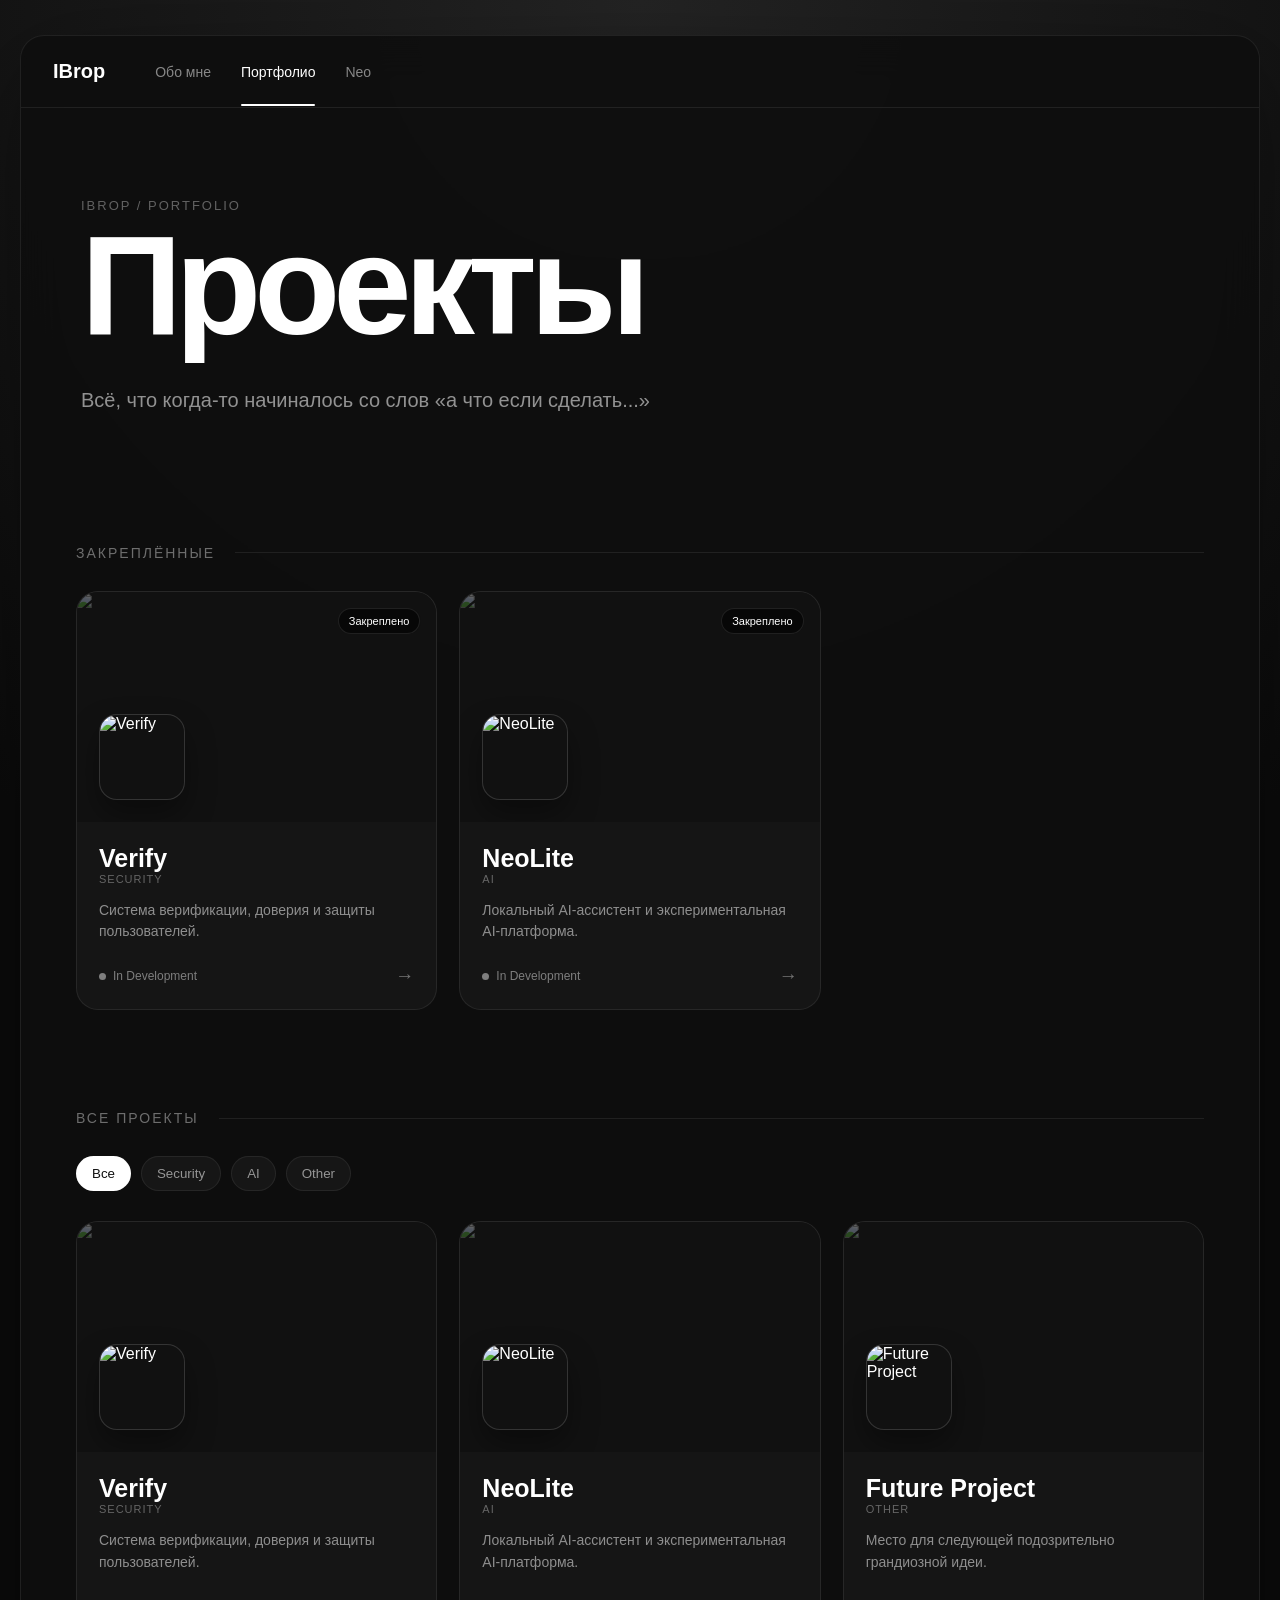
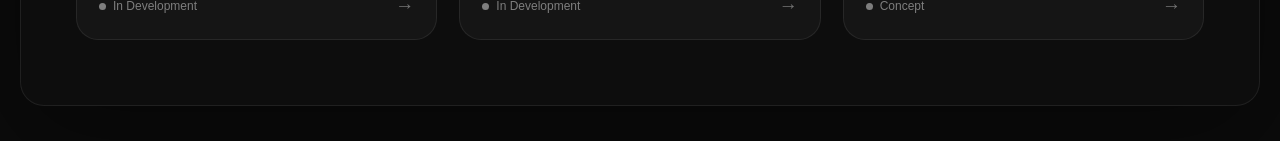
==== portfolio/index.htm @ d4cd4d4e "Rename data/portfolio/index.html to portfolio/index.htm" ====
<!DOCTYPE html>
<html lang="ru">

<head>
    <meta charset="UTF-8">
    <meta name="viewport" content="width=device-width, initial-scale=1.0">

    <title>Портфолио — IBrop</title>

    <link rel="stylesheet" href="/portfolio/style.css">
</head>

<body>

<div class="page">

    <header class="navbar">

        <a class="logo" href="/">
            IBrop
        </a>

        <nav>
            <a href="/">Обо мне</a>
            <a class="active" href="/portfolio/">Портфолио</a>
            <a href="https://neo.ibrop.dev/">Neo</a>
        </nav>

    </header>


    <main>

        <section class="hero">

            <div class="hero-label">
                IBrop / Portfolio
            </div>

            <h1>
                Проекты
            </h1>

            <p>
                Всё, что когда-то начиналось со слов
                «а что если сделать...»
            </p>

        </section>


        <section
            id="pinned-section"
            class="projects-section"
        >

            <div class="section-title">
                <span>
                    Закреплённые
                </span>

                <span class="line"></span>
            </div>

            <div
                id="pinned-projects"
                class="projects-grid"
            ></div>

        </section>


        <section class="projects-section">

            <div class="section-title">

                <span>
                    Все проекты
                </span>

                <span class="line"></span>

            </div>


            <div class="filter-bar">

                <button
                    class="filter active"
                    data-filter="all"
                >
                    Все
                </button>

                <div
                    id="dynamic-filters"
                    class="dynamic-filters"
                ></div>

            </div>


            <div
                id="all-projects"
                class="projects-grid"
            ></div>

        </section>

    </main>

</div>


<script src="/portfolio/script.js"></script>

</body>

</html>
---- portfolio/style.css ----
* {
    box-sizing: border-box;
}

html {
    scroll-behavior: smooth;
}

body {
    margin: 0;

    min-height: 100vh;

    font-family:
        Inter,
        -apple-system,
        BlinkMacSystemFont,
        "Segoe UI",
        sans-serif;

    color: #ffffff;

    background:
        radial-gradient(
            circle at top,
            #242424,
            #0b0b0b 55%
        );
}


/* =========================
   PAGE
========================= */

.page {
    width: min(1250px, calc(100% - 40px));

    margin: 35px auto;

    overflow: hidden;

    background:
        rgba(14, 14, 14, 0.9);

    border:
        1px solid rgba(255,255,255,0.08);

    border-radius: 24px;

    box-shadow:
        0 30px 100px rgba(0,0,0,0.4);

    backdrop-filter: blur(20px);
}


/* =========================
   NAVBAR
========================= */

.navbar {
    height: 72px;

    display: flex;
    align-items: center;

    gap: 50px;

    padding: 0 32px;

    border-bottom:
        1px solid rgba(255,255,255,0.08);
}

.logo {
    color: #ffffff;

    font-size: 20px;
    font-weight: 800;

    text-decoration: none;
}

.navbar nav {
    display: flex;
    gap: 30px;
}

.navbar nav a {
    position: relative;

    color:
        rgba(255,255,255,0.5);

    font-size: 14px;

    text-decoration: none;

    transition: .2s;
}

.navbar nav a:hover,
.navbar nav a.active {
    color: #ffffff;
}

.navbar nav a.active::after {
    content: "";

    position: absolute;

    left: 0;
    right: 0;

    bottom: -26px;

    height: 2px;

    background: #ffffff;

    border-radius: 10px;
}


/* =========================
   HERO
========================= */

.hero {
    padding:
        90px 60px 75px;
}

.hero-label {
    margin-bottom: 10px;

    color:
        rgba(255,255,255,0.35);

    font-size: 13px;

    text-transform: uppercase;

    letter-spacing: 2px;
}

.hero h1 {
    margin: 0;

    font-size:
        clamp(70px, 11vw, 150px);

    line-height: .9;

    letter-spacing: -7px;
}

.hero p {
    max-width: 600px;

    margin-top: 35px;

    color:
        rgba(255,255,255,0.55);

    font-size: 20px;
    line-height: 1.5;
}


/* =========================
   SECTIONS
========================= */

.projects-section {
    padding:
        35px 55px 65px;
}

.section-title {
    display: flex;
    align-items: center;

    gap: 20px;

    margin-bottom: 30px;

    font-size: 14px;

    color:
        rgba(255,255,255,0.4);

    text-transform: uppercase;

    letter-spacing: 2px;
}

.line {
    flex: 1;

    height: 1px;

    background:
        rgba(255,255,255,0.08);
}


/* =========================
   FILTERS
========================= */

.filter-bar {
    display: flex;
    flex-wrap: wrap;

    gap: 10px;

    margin-bottom: 30px;
}

.dynamic-filters {
    display: flex;
    flex-wrap: wrap;

    gap: 10px;
}

.filter {
    padding:
        9px 15px;

    color:
        rgba(255,255,255,0.55);

    background:
        rgba(255,255,255,0.04);

    border:
        1px solid rgba(255,255,255,0.07);

    border-radius: 999px;

    cursor: pointer;

    transition: .2s;
}

.filter:hover {
    color: #ffffff;

    background:
        rgba(255,255,255,0.07);
}

.filter.active {
    color: #111111;

    background: #ffffff;
}


/* =========================
   GRID
========================= */

.projects-grid {
    display: grid;

    grid-template-columns:
        repeat(3, 1fr);

    gap: 22px;
}


/* =========================
   CARD
========================= */

.project-card {
    position: relative;

    min-height: 380px;

    display: flex;
    flex-direction: column;

    overflow: hidden;

    color: #ffffff;

    text-decoration: none;

    background:
        rgba(255,255,255,0.035);

    border:
        1px solid rgba(255,255,255,0.08);

    border-radius: 22px;

    transition:
        transform .25s,
        border-color .25s;
}

.project-card:hover {
    transform:
        translateY(-7px);

    border-color:
        rgba(255,255,255,0.2);
}


/* =========================
   VISUAL
========================= */

.project-visual {
    position: relative;

    height: 230px;

    overflow: hidden;

    background: #111111;
}

.project-banner {
    width: 100%;
    height: 100%;

    object-fit: cover;

    opacity: .35;

    transform: scale(1.02);

    transition:
        transform .35s,
        opacity .35s;
}

.project-card:hover
.project-banner {
    opacity: .7;

    transform: scale(1.07);
}

.project-icon {
    position: absolute;

    left: 22px;
    bottom: 22px;

    width: 86px;
    height: 86px;

    object-fit: cover;

    border-radius: 18px;

    border:
        1px solid rgba(255,255,255,0.15);

    box-shadow:
        0 15px 30px rgba(0,0,0,0.35);

    background: #111111;
}


/* =========================
   INFO
========================= */

.project-info {
    flex: 1;

    padding:
        22px;
}

.project-top {
    display: flex;

    justify-content:
        space-between;

    align-items:
        flex-start;

    gap: 15px;
}

.project-name {
    font-size: 25px;

    font-weight: 700;
}

.project-category {
    font-size: 11px;

    color:
        rgba(255,255,255,0.35);

    text-transform:
        uppercase;

    letter-spacing: 1px;
}

.project-description {
    margin-top: 15px;

    color:
        rgba(255,255,255,0.52);

    font-size: 14px;

    line-height: 1.55;
}


/* =========================
   STATUS
========================= */

.project-bottom {
    display: flex;

    justify-content:
        space-between;

    align-items:
        center;

    gap: 15px;

    margin-top: 22px;
}

.status {
    display: flex;

    align-items: center;

    gap: 7px;

    color:
        rgba(255,255,255,0.45);

    font-size: 12px;
}

.status-dot {
    width: 7px;
    height: 7px;

    border-radius: 50%;

    background: currentColor;
}

.arrow {
    color:
        rgba(255,255,255,0.4);

    font-size: 19px;

    transition:
        transform .2s,
        color .2s;
}

.project-card:hover
.arrow {
    color: white;

    transform:
        translateX(4px);
}


/* =========================
   PIN
========================= */

.pin {
    position: absolute;

    top: 16px;
    right: 16px;

    z-index: 2;

    padding:
        6px 10px;

    font-size: 11px;

    background:
        rgba(0,0,0,0.55);

    border:
        1px solid rgba(255,255,255,0.1);

    border-radius: 999px;

    backdrop-filter:
        blur(12px);
}


/* =========================
   MOBILE
========================= */

@media
(max-width: 950px) {

    .projects-grid {
        grid-template-columns:
            repeat(2, 1fr);
    }

}


@media
(max-width: 650px) {

    .page {
        width:
            calc(100% - 20px);

        margin:
            10px auto;

        border-radius: 18px;
    }

    .navbar {
        padding:
            0 20px;

        gap: 30px;

        overflow-x: auto;
    }

    .hero {
        padding:
            70px 25px 55px;
    }

    .hero h1 {
        letter-spacing: -4px;
    }

    .projects-section {
        padding:
            30px 25px 50px;
    }

    .projects-grid {
        grid-template-columns:
            1fr;
    }

}
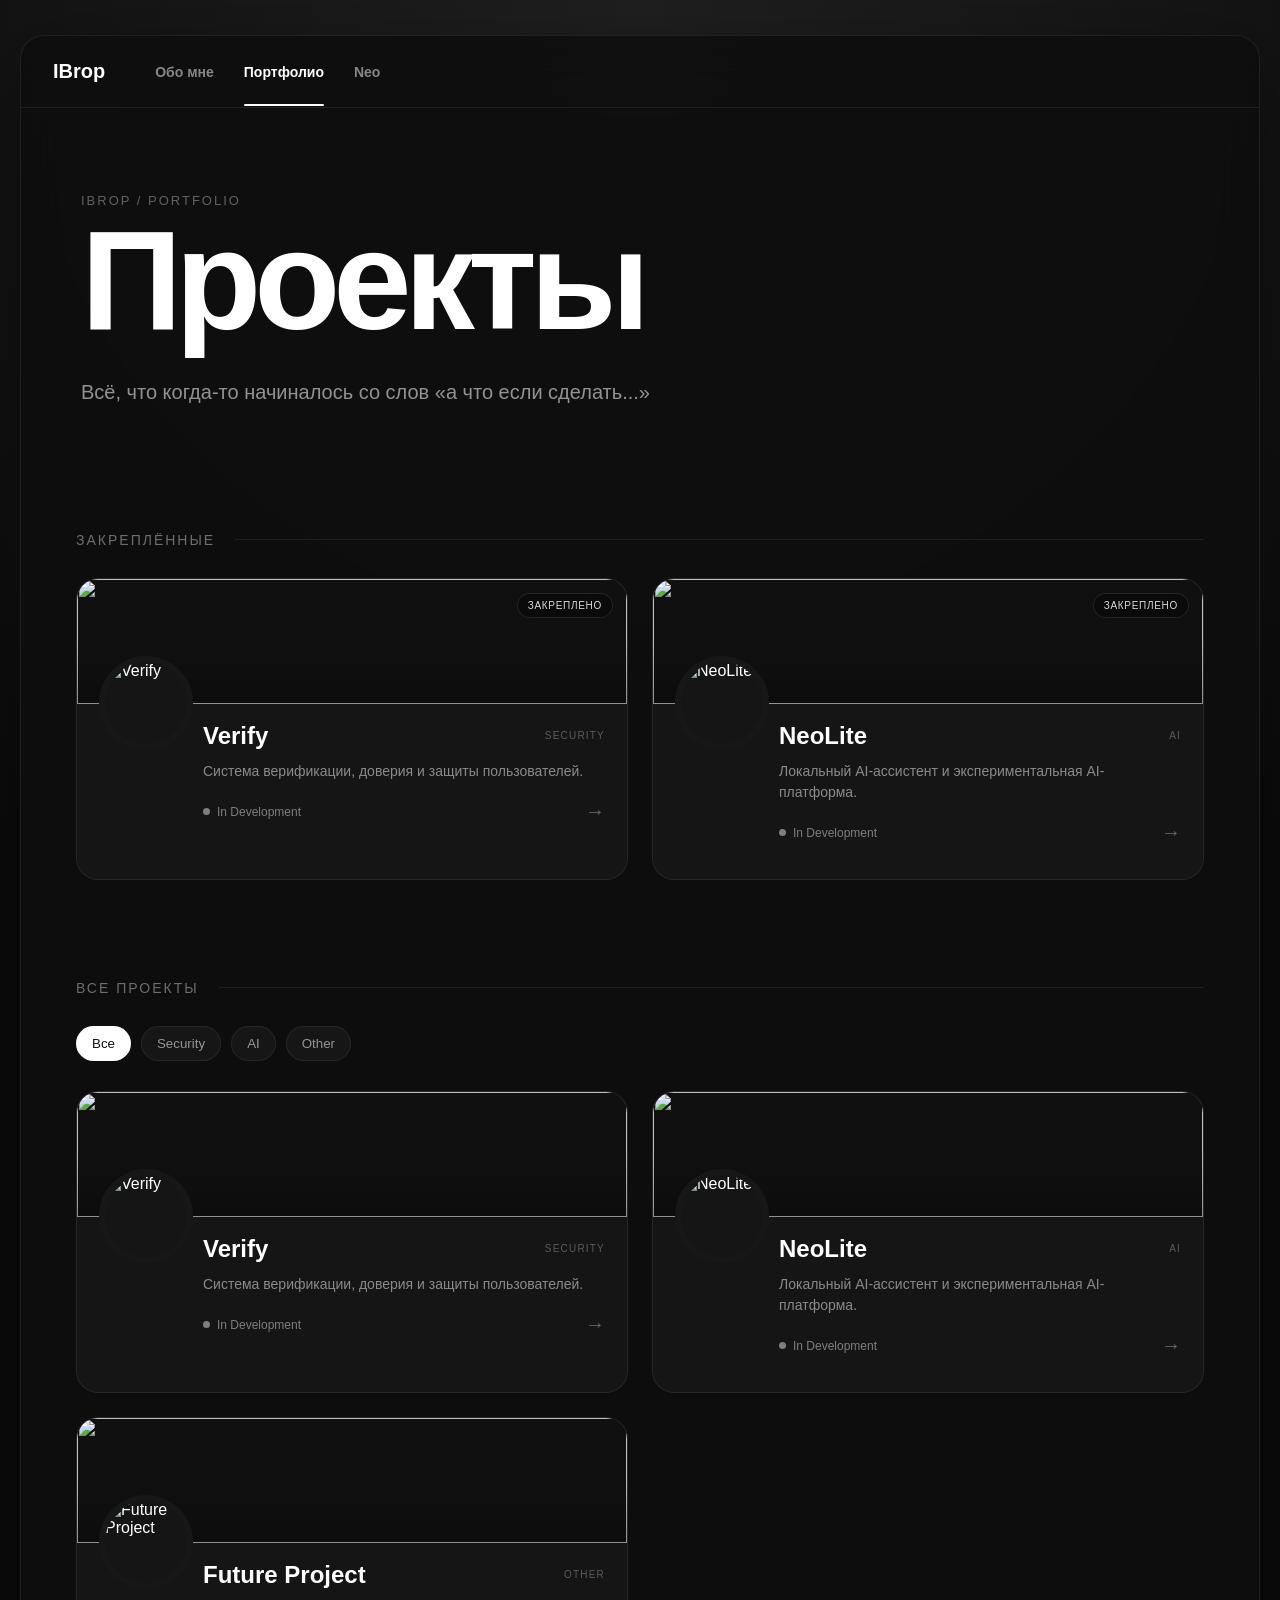
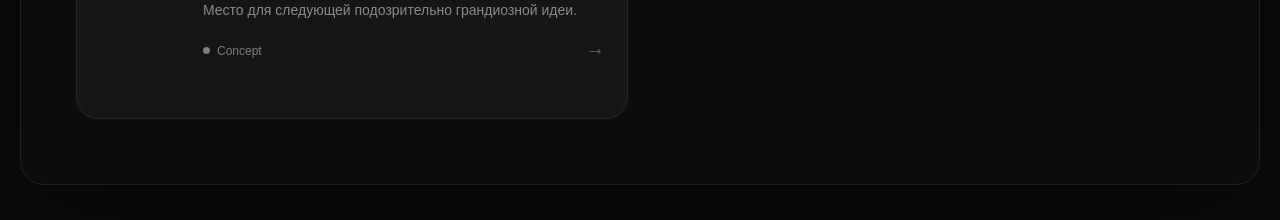
==== commit 7d3b3473: "Update index.htm" ====
--- a/portfolio/index.htm
+++ b/portfolio/index.htm
@@ -14,6 +14,10 @@
 
 <div class="page">
 
+    <!-- =========================
+         NAVBAR
+    ========================== -->
+
     <header class="navbar">
 
         <a class="logo" href="/">
@@ -21,15 +25,32 @@
         </a>
 
         <nav>
-            <a href="/">Обо мне</a>
-            <a class="active" href="/portfolio/">Портфолио</a>
-            <a href="https://neo.ibrop.dev/">Neo</a>
+            <a href="/">
+                Обо мне
+            </a>
+
+            <a
+                class="active"
+                href="/portfolio/"
+            >
+                Портфолио
+            </a>
+
+            <a href="https://neo.ibrop.dev/">
+                Neo
+            </a>
         </nav>
 
     </header>
 
 
+    <!-- =========================
+         MAIN
+    ========================== -->
+
     <main>
+
+        <!-- HERO -->
 
         <section class="hero">
 
@@ -49,26 +70,38 @@
         </section>
 
 
+        <!-- =========================
+             PINNED PROJECTS
+        ========================== -->
+
         <section
             id="pinned-section"
             class="projects-section"
         >
 
             <div class="section-title">
+
                 <span>
                     Закреплённые
                 </span>
 
                 <span class="line"></span>
+
             </div>
+
 
             <div
                 id="pinned-projects"
                 class="projects-grid"
-            ></div>
+            >
+            </div>
 
         </section>
 
+
+        <!-- =========================
+             ALL PROJECTS
+        ========================== -->
 
         <section class="projects-section">
 
@@ -83,6 +116,8 @@
             </div>
 
 
+            <!-- FILTERS -->
+
             <div class="filter-bar">
 
                 <button
@@ -92,18 +127,23 @@
                     Все
                 </button>
 
+
                 <div
                     id="dynamic-filters"
                     class="dynamic-filters"
-                ></div>
+                >
+                </div>
 
             </div>
 
 
+            <!-- PROJECT GRID -->
+
             <div
                 id="all-projects"
                 class="projects-grid"
-            ></div>
+            >
+            </div>
 
         </section>
 
--- a/portfolio/style.css
+++ b/portfolio/style.css
@@ -1,3 +1,7 @@
+/* =========================
+   BASE
+========================= */
+
 * {
     box-sizing: border-box;
 }
@@ -23,7 +27,7 @@
     background:
         radial-gradient(
             circle at top,
-            #242424,
+            #202020,
             #0b0b0b 55%
         );
 }
@@ -34,7 +38,10 @@
 ========================= */
 
 .page {
-    width: min(1250px, calc(100% - 40px));
+    width: min(
+        1250px,
+        calc(100% - 40px)
+    );
 
     margin: 35px auto;
 
@@ -73,6 +80,7 @@
         1px solid rgba(255,255,255,0.08);
 }
 
+
 .logo {
     color: #ffffff;
 
@@ -81,12 +89,14 @@
 
     text-decoration: none;
 }
+
 
 .navbar nav {
     display: flex;
     gap: 30px;
 }
 
+
 .navbar nav a {
     position: relative;
 
@@ -94,17 +104,20 @@
         rgba(255,255,255,0.5);
 
     font-size: 14px;
+    font-weight: 600;
 
     text-decoration: none;
 
-    transition: .2s;
-}
+    transition: color .2s;
+}
+
 
 .navbar nav a:hover,
 .navbar nav a.active {
     color: #ffffff;
 }
 
+
 .navbar nav a.active::after {
     content: "";
 
@@ -129,8 +142,9 @@
 
 .hero {
     padding:
-        90px 60px 75px;
-}
+        85px 60px 70px;
+}
+
 
 .hero-label {
     margin-bottom: 10px;
@@ -145,32 +159,35 @@
     letter-spacing: 2px;
 }
 
+
 .hero h1 {
     margin: 0;
 
     font-size:
-        clamp(70px, 11vw, 150px);
+        clamp(70px, 11vw, 145px);
 
     line-height: .9;
 
     letter-spacing: -7px;
 }
+
 
 .hero p {
     max-width: 600px;
 
-    margin-top: 35px;
+    margin-top: 32px;
 
     color:
         rgba(255,255,255,0.55);
 
     font-size: 20px;
+
     line-height: 1.5;
 }
 
 
 /* =========================
-   SECTIONS
+   PROJECT SECTIONS
 ========================= */
 
 .projects-section {
@@ -178,6 +195,7 @@
         35px 55px 65px;
 }
 
+
 .section-title {
     display: flex;
     align-items: center;
@@ -186,15 +204,16 @@
 
     margin-bottom: 30px;
 
+    color:
+        rgba(255,255,255,0.4);
+
     font-size: 14px;
 
-    color:
-        rgba(255,255,255,0.4);
-
     text-transform: uppercase;
 
     letter-spacing: 2px;
 }
+
 
 .line {
     flex: 1;
@@ -219,6 +238,7 @@
     margin-bottom: 30px;
 }
 
+
 .dynamic-filters {
     display: flex;
     flex-wrap: wrap;
@@ -226,9 +246,9 @@
     gap: 10px;
 }
 
+
 .filter {
-    padding:
-        9px 15px;
+    padding: 9px 15px;
 
     color:
         rgba(255,255,255,0.55);
@@ -243,8 +263,11 @@
 
     cursor: pointer;
 
-    transition: .2s;
-}
+    transition:
+        color .2s,
+        background .2s;
+}
+
 
 .filter:hover {
     color: #ffffff;
@@ -253,6 +276,7 @@
         rgba(255,255,255,0.07);
 }
 
+
 .filter.active {
     color: #111111;
 
@@ -268,23 +292,22 @@
     display: grid;
 
     grid-template-columns:
-        repeat(3, 1fr);
-
-    gap: 22px;
-}
-
-
-/* =========================
-   CARD
+        repeat(2, minmax(0, 1fr));
+
+    gap: 24px;
+}
+
+
+/* =========================
+   PROJECT CARD
 ========================= */
 
 .project-card {
     position: relative;
 
-    min-height: 380px;
-
-    display: flex;
-    flex-direction: column;
+    display: block;
+
+    min-width: 0;
 
     overflow: hidden;
 
@@ -301,151 +324,239 @@
     border-radius: 22px;
 
     transition:
-        transform .25s,
-        border-color .25s;
-}
+        transform .25s ease,
+        border-color .25s ease,
+        background .25s ease;
+}
+
 
 .project-card:hover {
-    transform:
-        translateY(-7px);
+    transform: translateY(-6px);
 
     border-color:
-        rgba(255,255,255,0.2);
-}
-
-
-/* =========================
-   VISUAL
-========================= */
-
-.project-visual {
+        rgba(255,255,255,0.18);
+
+    background:
+        rgba(255,255,255,0.05);
+}
+
+
+/* =========================
+   BANNER
+========================= */
+
+.project-banner {
     position: relative;
 
-    height: 230px;
+    width: 100%;
+
+    /*
+        НИЗКИЙ БАННЕР.
+        Не занимает половину карточки.
+    */
+
+    height: 125px;
 
     overflow: hidden;
 
-    background: #111111;
-}
-
-.project-banner {
+    background:
+        #101010;
+}
+
+
+.project-banner-image {
+    display: block;
+
     width: 100%;
     height: 100%;
 
     object-fit: cover;
 
-    opacity: .35;
-
-    transform: scale(1.02);
-
     transition:
-        transform .35s,
-        opacity .35s;
-}
+        transform .35s ease,
+        filter .35s ease;
+}
+
 
 .project-card:hover
-.project-banner {
-    opacity: .7;
-
-    transform: scale(1.07);
-}
+.project-banner-image {
+    transform: scale(1.025);
+
+    filter: brightness(1.08);
+}
+
+
+/* Затемнение снизу */
+
+.project-banner::after {
+    content: "";
+
+    position: absolute;
+
+    inset: 0;
+
+    background:
+        linear-gradient(
+            to bottom,
+            transparent 45%,
+            rgba(0,0,0,0.25)
+        );
+
+    pointer-events: none;
+}
+
+
+/* =========================
+   BODY
+========================= */
+
+.project-body {
+    position: relative;
+
+    min-height: 175px;
+
+    /*
+        Слева оставляем место
+        для круглой иконки.
+    */
+
+    padding:
+        18px 22px 22px 126px;
+}
+
+
+/* =========================
+   ICON
+========================= */
 
 .project-icon {
     position: absolute;
 
     left: 22px;
-    bottom: 22px;
-
-    width: 86px;
-    height: 86px;
+
+    /*
+        Иконка примерно наполовину
+        заходит на баннер.
+    */
+
+    top: -48px;
+
+    width: 94px;
+    height: 94px;
 
     object-fit: cover;
 
-    border-radius: 18px;
+    border-radius: 50%;
+
+    background: #151515;
+
+    /*
+        Discord-подобная рамка,
+        совпадающая с телом карточки.
+    */
 
     border:
-        1px solid rgba(255,255,255,0.15);
-
-    box-shadow:
-        0 15px 30px rgba(0,0,0,0.35);
-
-    background: #111111;
-}
-
-
-/* =========================
-   INFO
+        6px solid #171717;
+
+    z-index: 3;
+
+    transition:
+        transform .25s ease;
+}
+
+
+.project-card:hover
+.project-icon {
+    transform: scale(1.035);
+}
+
+
+/* =========================
+   PROJECT INFO
 ========================= */
 
 .project-info {
-    flex: 1;
-
-    padding:
-        22px;
-}
+    min-width: 0;
+}
+
 
 .project-top {
     display: flex;
 
-    justify-content:
-        space-between;
-
-    align-items:
-        flex-start;
-
-    gap: 15px;
-}
+    align-items: center;
+
+    justify-content: space-between;
+
+    gap: 12px;
+}
+
 
 .project-name {
-    font-size: 25px;
-
-    font-weight: 700;
-}
+    min-width: 0;
+
+    font-size: 24px;
+
+    font-weight: 750;
+
+    line-height: 1.15;
+
+    overflow: hidden;
+
+    text-overflow: ellipsis;
+
+    white-space: nowrap;
+}
+
 
 .project-category {
-    font-size: 11px;
-
-    color:
-        rgba(255,255,255,0.35);
-
-    text-transform:
-        uppercase;
-
-    letter-spacing: 1px;
-}
+    flex-shrink: 0;
+
+    color:
+        rgba(255,255,255,0.3);
+
+    font-size: 10px;
+
+    text-transform: uppercase;
+
+    letter-spacing: 1.2px;
+}
+
+
+/* =========================
+   DESCRIPTION
+========================= */
 
 .project-description {
-    margin-top: 15px;
-
-    color:
-        rgba(255,255,255,0.52);
+    margin-top: 12px;
+
+    color:
+        rgba(255,255,255,0.5);
 
     font-size: 14px;
 
-    line-height: 1.55;
-}
-
-
-/* =========================
-   STATUS
+    line-height: 1.5;
+}
+
+
+/* =========================
+   BOTTOM
 ========================= */
 
 .project-bottom {
     display: flex;
 
-    justify-content:
-        space-between;
-
-    align-items:
-        center;
+    align-items: center;
+
+    justify-content: space-between;
 
     gap: 15px;
 
-    margin-top: 22px;
-}
+    margin-top: 18px;
+}
+
 
 .status {
-    display: flex;
+    display: inline-flex;
 
     align-items: center;
 
@@ -456,33 +567,37 @@
 
     font-size: 12px;
 }
+
 
 .status-dot {
     width: 7px;
     height: 7px;
 
+    flex-shrink: 0;
+
     border-radius: 50%;
 
     background: currentColor;
 }
 
+
 .arrow {
     color:
-        rgba(255,255,255,0.4);
-
-    font-size: 19px;
+        rgba(255,255,255,0.35);
+
+    font-size: 20px;
 
     transition:
-        transform .2s,
-        color .2s;
-}
+        color .2s,
+        transform .2s;
+}
+
 
 .project-card:hover
 .arrow {
-    color: white;
-
-    transform:
-        translateX(4px);
+    color: #ffffff;
+
+    transform: translateX(4px);
 }
 
 
@@ -493,26 +608,44 @@
 .pin {
     position: absolute;
 
-    top: 16px;
-    right: 16px;
-
-    z-index: 2;
-
-    padding:
-        6px 10px;
-
-    font-size: 11px;
-
-    background:
-        rgba(0,0,0,0.55);
+    top: 14px;
+    right: 14px;
+
+    z-index: 5;
+
+    padding: 6px 10px;
+
+    color:
+        rgba(255,255,255,0.85);
+
+    font-size: 10px;
+
+    text-transform: uppercase;
+
+    letter-spacing: .7px;
+
+    background:
+        rgba(10,10,10,0.68);
 
     border:
-        1px solid rgba(255,255,255,0.1);
+        1px solid rgba(255,255,255,0.11);
 
     border-radius: 999px;
 
-    backdrop-filter:
-        blur(12px);
+    backdrop-filter: blur(12px);
+}
+
+
+/* =========================
+   TABLET
+========================= */
+
+@media (max-width: 900px) {
+
+    .projects-grid {
+        grid-template-columns: 1fr;
+    }
+
 }
 
 
@@ -520,56 +653,81 @@
    MOBILE
 ========================= */
 
-@media
-(max-width: 950px) {
-
-    .projects-grid {
-        grid-template-columns:
-            repeat(2, 1fr);
-    }
-
-}
-
-
-@media
-(max-width: 650px) {
+@media (max-width: 650px) {
 
     .page {
         width:
             calc(100% - 20px);
 
-        margin:
-            10px auto;
+        margin: 10px auto;
 
         border-radius: 18px;
     }
 
+
     .navbar {
-        padding:
-            0 20px;
-
-        gap: 30px;
+        padding: 0 20px;
+
+        gap: 28px;
 
         overflow-x: auto;
     }
+
 
     .hero {
         padding:
-            70px 25px 55px;
-    }
+            65px 25px 50px;
+    }
+
 
     .hero h1 {
         letter-spacing: -4px;
     }
 
+
+    .hero p {
+        font-size: 17px;
+    }
+
+
     .projects-section {
         padding:
-            30px 25px 50px;
-    }
-
-    .projects-grid {
-        grid-template-columns:
-            1fr;
-    }
-
-}
+            30px 20px 50px;
+    }
+
+
+    .project-banner {
+        height: 105px;
+    }
+
+
+    .project-body {
+        min-height: 185px;
+
+        padding:
+            55px 18px 20px;
+    }
+
+
+    /*
+        На узком телефоне имя уже
+        переносим ПОД иконку.
+    */
+
+    .project-icon {
+        left: 18px;
+
+        top: -43px;
+
+        width: 84px;
+        height: 84px;
+
+        border-width: 5px;
+    }
+
+
+    .project-name {
+        font-size: 22px;
+    }
+
+}
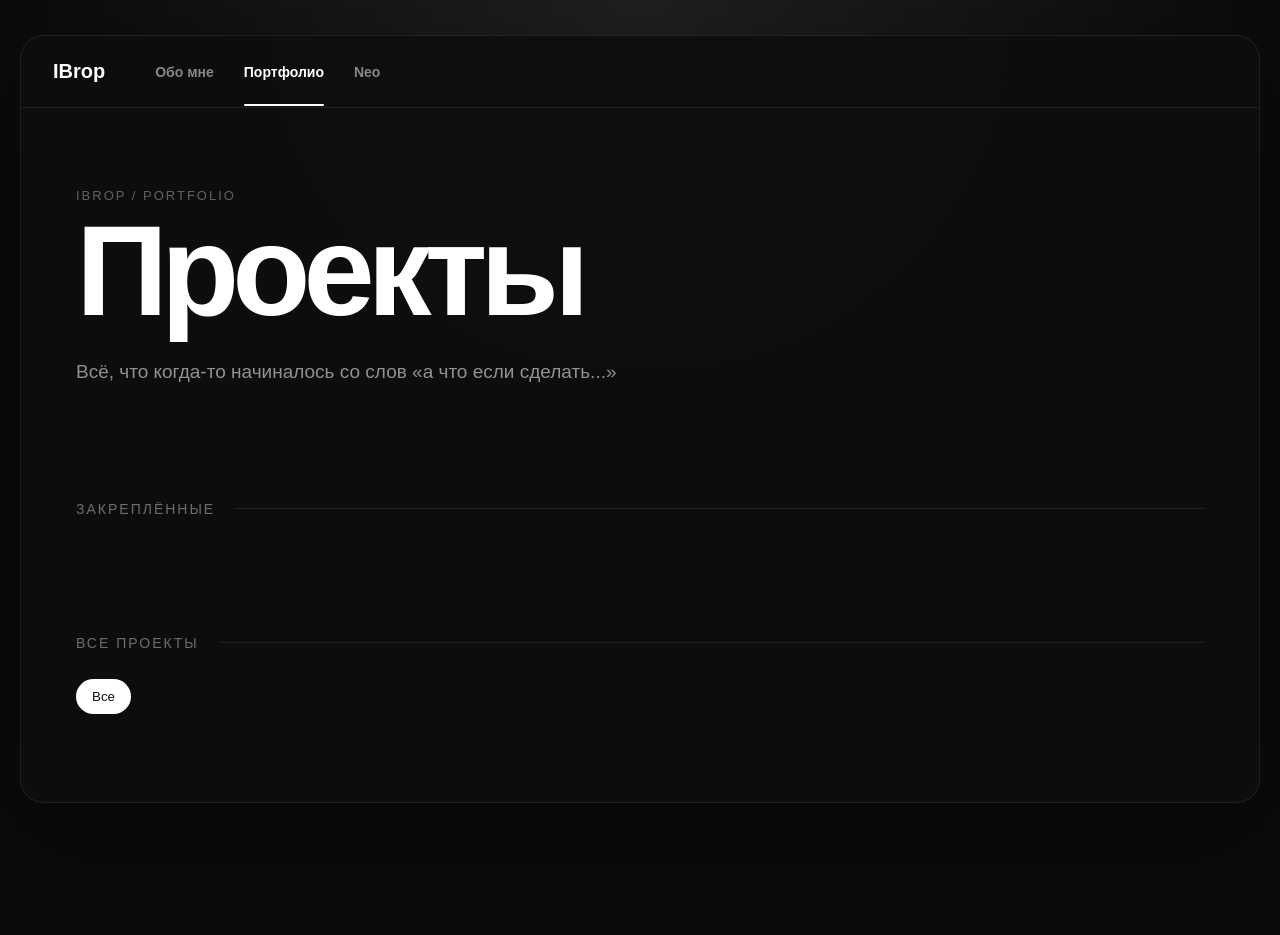
==== commit 505964a8: "Update index.htm" ====
--- a/portfolio/index.htm
+++ b/portfolio/index.htm
@@ -25,6 +25,7 @@
         </a>
 
         <nav>
+
             <a href="/">
                 Обо мне
             </a>
@@ -39,6 +40,7 @@
             <a href="https://neo.ibrop.dev/">
                 Neo
             </a>
+
         </nav>
 
     </header>
@@ -50,7 +52,9 @@
 
     <main>
 
-        <!-- HERO -->
+        <!-- =========================
+             HERO
+        ========================== -->
 
         <section class="hero">
 
@@ -71,7 +75,7 @@
 
 
         <!-- =========================
-             PINNED PROJECTS
+             PINNED
         ========================== -->
 
         <section
@@ -116,8 +120,6 @@
             </div>
 
 
-            <!-- FILTERS -->
-
             <div class="filter-bar">
 
                 <button
@@ -137,8 +139,6 @@
             </div>
 
 
-            <!-- PROJECT GRID -->
-
             <div
                 id="all-projects"
                 class="projects-grid"
--- a/portfolio/style.css
+++ b/portfolio/style.css
@@ -38,27 +38,34 @@
 ========================= */
 
 .page {
-    width: min(
-        1250px,
-        calc(100% - 40px)
-    );
-
-    margin: 35px auto;
-
-    overflow: hidden;
+    width:
+        min(
+            1250px,
+            calc(100% - 40px)
+        );
+
+    margin:
+        35px auto;
+
+    overflow:
+        hidden;
 
     background:
         rgba(14, 14, 14, 0.9);
 
     border:
-        1px solid rgba(255,255,255,0.08);
-
-    border-radius: 24px;
+        1px solid
+        rgba(255, 255, 255, 0.08);
+
+    border-radius:
+        24px;
 
     box-shadow:
-        0 30px 100px rgba(0,0,0,0.4);
-
-    backdrop-filter: blur(20px);
+        0 30px 100px
+        rgba(0, 0, 0, 0.4);
+
+    backdrop-filter:
+        blur(20px);
 }
 
 
@@ -67,72 +74,103 @@
 ========================= */
 
 .navbar {
-    height: 72px;
-
-    display: flex;
-    align-items: center;
-
-    gap: 50px;
-
-    padding: 0 32px;
+    height:
+        72px;
+
+    display:
+        flex;
+
+    align-items:
+        center;
+
+    gap:
+        50px;
+
+    padding:
+        0 32px;
 
     border-bottom:
-        1px solid rgba(255,255,255,0.08);
+        1px solid
+        rgba(255, 255, 255, 0.08);
 }
 
 
 .logo {
-    color: #ffffff;
-
-    font-size: 20px;
-    font-weight: 800;
-
-    text-decoration: none;
+    color:
+        #ffffff;
+
+    font-size:
+        20px;
+
+    font-weight:
+        800;
+
+    text-decoration:
+        none;
 }
 
 
 .navbar nav {
-    display: flex;
-    gap: 30px;
+    display:
+        flex;
+
+    gap:
+        30px;
 }
 
 
 .navbar nav a {
-    position: relative;
-
-    color:
-        rgba(255,255,255,0.5);
-
-    font-size: 14px;
-    font-weight: 600;
-
-    text-decoration: none;
-
-    transition: color .2s;
+    position:
+        relative;
+
+    color:
+        rgba(255, 255, 255, 0.5);
+
+    font-size:
+        14px;
+
+    font-weight:
+        600;
+
+    text-decoration:
+        none;
+
+    transition:
+        color .2s;
 }
 
 
 .navbar nav a:hover,
 .navbar nav a.active {
-    color: #ffffff;
+    color:
+        #ffffff;
 }
 
 
 .navbar nav a.active::after {
-    content: "";
-
-    position: absolute;
-
-    left: 0;
-    right: 0;
-
-    bottom: -26px;
-
-    height: 2px;
-
-    background: #ffffff;
-
-    border-radius: 10px;
+    content:
+        "";
+
+    position:
+        absolute;
+
+    left:
+        0;
+
+    right:
+        0;
+
+    bottom:
+        -26px;
+
+    height:
+        2px;
+
+    background:
+        #ffffff;
+
+    border-radius:
+        10px;
 }
 
 
@@ -142,47 +180,62 @@
 
 .hero {
     padding:
-        85px 60px 70px;
+        80px 55px 65px;
 }
 
 
 .hero-label {
-    margin-bottom: 10px;
-
-    color:
-        rgba(255,255,255,0.35);
-
-    font-size: 13px;
-
-    text-transform: uppercase;
-
-    letter-spacing: 2px;
+    margin-bottom:
+        10px;
+
+    color:
+        rgba(255, 255, 255, 0.35);
+
+    font-size:
+        13px;
+
+    text-transform:
+        uppercase;
+
+    letter-spacing:
+        2px;
 }
 
 
 .hero h1 {
-    margin: 0;
-
-    font-size:
-        clamp(70px, 11vw, 145px);
-
-    line-height: .9;
-
-    letter-spacing: -7px;
+    margin:
+        0;
+
+    font-size:
+        clamp(
+            70px,
+            10vw,
+            140px
+        );
+
+    line-height:
+        .9;
+
+    letter-spacing:
+        -7px;
 }
 
 
 .hero p {
-    max-width: 600px;
-
-    margin-top: 32px;
-
-    color:
-        rgba(255,255,255,0.55);
-
-    font-size: 20px;
-
-    line-height: 1.5;
+    max-width:
+        600px;
+
+    margin-top:
+        30px;
+
+    color:
+        rgba(255, 255, 255, 0.55);
+
+    font-size:
+        19px;
+
+    line-height:
+        1.5;
 }
 
 
@@ -192,36 +245,46 @@
 
 .projects-section {
     padding:
-        35px 55px 65px;
+        30px 55px 60px;
 }
 
 
 .section-title {
-    display: flex;
-    align-items: center;
-
-    gap: 20px;
-
-    margin-bottom: 30px;
-
-    color:
-        rgba(255,255,255,0.4);
-
-    font-size: 14px;
-
-    text-transform: uppercase;
-
-    letter-spacing: 2px;
+    display:
+        flex;
+
+    align-items:
+        center;
+
+    gap:
+        20px;
+
+    margin-bottom:
+        28px;
+
+    color:
+        rgba(255, 255, 255, 0.4);
+
+    font-size:
+        14px;
+
+    text-transform:
+        uppercase;
+
+    letter-spacing:
+        2px;
 }
 
 
 .line {
-    flex: 1;
-
-    height: 1px;
-
-    background:
-        rgba(255,255,255,0.08);
+    flex:
+        1;
+
+    height:
+        1px;
+
+    background:
+        rgba(255, 255, 255, 0.08);
 }
 
 
@@ -230,38 +293,51 @@
 ========================= */
 
 .filter-bar {
-    display: flex;
-    flex-wrap: wrap;
-
-    gap: 10px;
-
-    margin-bottom: 30px;
+    display:
+        flex;
+
+    flex-wrap:
+        wrap;
+
+    gap:
+        10px;
+
+    margin-bottom:
+        28px;
 }
 
 
 .dynamic-filters {
-    display: flex;
-    flex-wrap: wrap;
-
-    gap: 10px;
+    display:
+        flex;
+
+    flex-wrap:
+        wrap;
+
+    gap:
+        10px;
 }
 
 
 .filter {
-    padding: 9px 15px;
-
-    color:
-        rgba(255,255,255,0.55);
-
-    background:
-        rgba(255,255,255,0.04);
+    padding:
+        9px 15px;
+
+    color:
+        rgba(255, 255, 255, 0.55);
+
+    background:
+        rgba(255, 255, 255, 0.04);
 
     border:
-        1px solid rgba(255,255,255,0.07);
-
-    border-radius: 999px;
-
-    cursor: pointer;
+        1px solid
+        rgba(255, 255, 255, 0.07);
+
+    border-radius:
+        999px;
+
+    cursor:
+        pointer;
 
     transition:
         color .2s,
@@ -270,17 +346,20 @@
 
 
 .filter:hover {
-    color: #ffffff;
-
-    background:
-        rgba(255,255,255,0.07);
+    color:
+        #ffffff;
+
+    background:
+        rgba(255, 255, 255, 0.07);
 }
 
 
 .filter.active {
-    color: #111111;
-
-    background: #ffffff;
+    color:
+        #111111;
+
+    background:
+        #ffffff;
 }
 
 
@@ -289,12 +368,20 @@
 ========================= */
 
 .projects-grid {
-    display: grid;
+    display:
+        grid;
 
     grid-template-columns:
-        repeat(2, minmax(0, 1fr));
-
-    gap: 24px;
+        repeat(
+            auto-fill,
+            minmax(300px, 360px)
+        );
+
+    gap:
+        24px;
+
+    justify-content:
+        start;
 }
 
 
@@ -303,25 +390,36 @@
 ========================= */
 
 .project-card {
-    position: relative;
-
-    display: block;
-
-    min-width: 0;
-
-    overflow: hidden;
-
-    color: #ffffff;
-
-    text-decoration: none;
-
-    background:
-        rgba(255,255,255,0.035);
+    position:
+        relative;
+
+    display:
+        block;
+
+    width:
+        100%;
+
+    max-width:
+        360px;
+
+    overflow:
+        hidden;
+
+    color:
+        #ffffff;
+
+    text-decoration:
+        none;
+
+    background:
+        rgba(255, 255, 255, 0.035);
 
     border:
-        1px solid rgba(255,255,255,0.08);
-
-    border-radius: 22px;
+        1px solid
+        rgba(255, 255, 255, 0.08);
+
+    border-radius:
+        22px;
 
     transition:
         transform .25s ease,
@@ -331,13 +429,14 @@
 
 
 .project-card:hover {
-    transform: translateY(-6px);
+    transform:
+        translateY(-6px);
 
     border-color:
-        rgba(255,255,255,0.18);
-
-    background:
-        rgba(255,255,255,0.05);
+        rgba(255, 255, 255, 0.18);
+
+    background:
+        rgba(255, 255, 255, 0.05);
 }
 
 
@@ -346,18 +445,22 @@
 ========================= */
 
 .project-banner {
-    position: relative;
-
-    width: 100%;
+    position:
+        relative;
+
+    width:
+        100%;
 
     /*
-        НИЗКИЙ БАННЕР.
-        Не занимает половину карточки.
+        Компактный прямоугольник.
+        Не квадрат и не длинная полоска.
     */
 
-    height: 125px;
-
-    overflow: hidden;
+    aspect-ratio:
+        2.6 / 1;
+
+    overflow:
+        hidden;
 
     background:
         #101010;
@@ -365,12 +468,17 @@
 
 
 .project-banner-image {
-    display: block;
-
-    width: 100%;
-    height: 100%;
-
-    object-fit: cover;
+    display:
+        block;
+
+    width:
+        100%;
+
+    height:
+        100%;
+
+    object-fit:
+        cover;
 
     transition:
         transform .35s ease,
@@ -380,29 +488,33 @@
 
 .project-card:hover
 .project-banner-image {
-    transform: scale(1.025);
-
-    filter: brightness(1.08);
-}
-
-
-/* Затемнение снизу */
+    transform:
+        scale(1.03);
+
+    filter:
+        brightness(1.08);
+}
+
 
 .project-banner::after {
-    content: "";
-
-    position: absolute;
-
-    inset: 0;
+    content:
+        "";
+
+    position:
+        absolute;
+
+    inset:
+        0;
 
     background:
         linear-gradient(
             to bottom,
-            transparent 45%,
-            rgba(0,0,0,0.25)
+            rgba(0, 0, 0, 0.02),
+            rgba(0, 0, 0, 0.16)
         );
 
-    pointer-events: none;
+    pointer-events:
+        none;
 }
 
 
@@ -411,54 +523,57 @@
 ========================= */
 
 .project-body {
-    position: relative;
-
-    min-height: 175px;
+    position:
+        relative;
+
+    min-height:
+        168px;
+
+    padding:
+        18px 18px 20px 108px;
+}
+
+
+/* =========================
+   ICON
+========================= */
+
+.project-icon {
+    position:
+        absolute;
+
+    left:
+        18px;
 
     /*
-        Слева оставляем место
-        для круглой иконки.
+        Примерно половина иконки
+        сидит на баннере.
     */
 
-    padding:
-        18px 22px 22px 126px;
-}
-
-
-/* =========================
-   ICON
-========================= */
-
-.project-icon {
-    position: absolute;
-
-    left: 22px;
-
-    /*
-        Иконка примерно наполовину
-        заходит на баннер.
-    */
-
-    top: -48px;
-
-    width: 94px;
-    height: 94px;
-
-    object-fit: cover;
-
-    border-radius: 50%;
-
-    background: #151515;
-
-    /*
-        Discord-подобная рамка,
-        совпадающая с телом карточки.
-    */
+    top:
+        -39px;
+
+    width:
+        78px;
+
+    height:
+        78px;
+
+    object-fit:
+        cover;
+
+    border-radius:
+        50%;
+
+    background:
+        #151515;
 
     border:
-        6px solid #171717;
-
-    z-index: 3;
+        5px solid
+        #171717;
+
+    z-index:
+        3;
 
     transition:
         transform .25s ease;
@@ -467,7 +582,8 @@
 
 .project-card:hover
 .project-icon {
-    transform: scale(1.035);
+    transform:
+        scale(1.04);
 }
 
 
@@ -476,49 +592,65 @@
 ========================= */
 
 .project-info {
-    min-width: 0;
+    min-width:
+        0;
 }
 
 
 .project-top {
-    display: flex;
-
-    align-items: center;
-
-    justify-content: space-between;
-
-    gap: 12px;
+    display:
+        flex;
+
+    align-items:
+        center;
+
+    justify-content:
+        space-between;
+
+    gap:
+        10px;
 }
 
 
 .project-name {
-    min-width: 0;
-
-    font-size: 24px;
-
-    font-weight: 750;
-
-    line-height: 1.15;
-
-    overflow: hidden;
-
-    text-overflow: ellipsis;
-
-    white-space: nowrap;
+    min-width:
+        0;
+
+    font-size:
+        22px;
+
+    font-weight:
+        750;
+
+    line-height:
+        1.15;
+
+    overflow:
+        hidden;
+
+    text-overflow:
+        ellipsis;
+
+    white-space:
+        nowrap;
 }
 
 
 .project-category {
-    flex-shrink: 0;
-
-    color:
-        rgba(255,255,255,0.3);
-
-    font-size: 10px;
-
-    text-transform: uppercase;
-
-    letter-spacing: 1.2px;
+    flex-shrink:
+        0;
+
+    color:
+        rgba(255, 255, 255, 0.28);
+
+    font-size:
+        9px;
+
+    text-transform:
+        uppercase;
+
+    letter-spacing:
+        1px;
 }
 
 
@@ -527,14 +659,17 @@
 ========================= */
 
 .project-description {
-    margin-top: 12px;
-
-    color:
-        rgba(255,255,255,0.5);
-
-    font-size: 14px;
-
-    line-height: 1.5;
+    margin-top:
+        10px;
+
+    color:
+        rgba(255, 255, 255, 0.5);
+
+    font-size:
+        13px;
+
+    line-height:
+        1.45;
 }
 
 
@@ -543,49 +678,65 @@
 ========================= */
 
 .project-bottom {
-    display: flex;
-
-    align-items: center;
-
-    justify-content: space-between;
-
-    gap: 15px;
-
-    margin-top: 18px;
+    display:
+        flex;
+
+    align-items:
+        center;
+
+    justify-content:
+        space-between;
+
+    gap:
+        12px;
+
+    margin-top:
+        16px;
 }
 
 
 .status {
-    display: inline-flex;
-
-    align-items: center;
-
-    gap: 7px;
-
-    color:
-        rgba(255,255,255,0.45);
-
-    font-size: 12px;
+    display:
+        inline-flex;
+
+    align-items:
+        center;
+
+    gap:
+        7px;
+
+    color:
+        rgba(255, 255, 255, 0.44);
+
+    font-size:
+        11px;
 }
 
 
 .status-dot {
-    width: 7px;
-    height: 7px;
-
-    flex-shrink: 0;
-
-    border-radius: 50%;
-
-    background: currentColor;
+    width:
+        7px;
+
+    height:
+        7px;
+
+    flex-shrink:
+        0;
+
+    border-radius:
+        50%;
+
+    background:
+        currentColor;
 }
 
 
 .arrow {
     color:
-        rgba(255,255,255,0.35);
-
-    font-size: 20px;
+        rgba(255, 255, 255, 0.35);
+
+    font-size:
+        18px;
 
     transition:
         color .2s,
@@ -595,9 +746,11 @@
 
 .project-card:hover
 .arrow {
-    color: #ffffff;
-
-    transform: translateX(4px);
+    color:
+        #ffffff;
+
+    transform:
+        translateX(4px);
 }
 
 
@@ -606,33 +759,58 @@
 ========================= */
 
 .pin {
-    position: absolute;
-
-    top: 14px;
-    right: 14px;
-
-    z-index: 5;
-
-    padding: 6px 10px;
-
-    color:
-        rgba(255,255,255,0.85);
-
-    font-size: 10px;
-
-    text-transform: uppercase;
-
-    letter-spacing: .7px;
-
-    background:
-        rgba(10,10,10,0.68);
+    position:
+        absolute;
+
+    top:
+        12px;
+
+    right:
+        12px;
+
+    z-index:
+        5;
+
+    padding:
+        5px 9px;
+
+    color:
+        rgba(255, 255, 255, 0.82);
+
+    font-size:
+        9px;
+
+    text-transform:
+        uppercase;
+
+    letter-spacing:
+        .7px;
+
+    background:
+        rgba(10, 10, 10, 0.7);
 
     border:
-        1px solid rgba(255,255,255,0.11);
-
-    border-radius: 999px;
-
-    backdrop-filter: blur(12px);
+        1px solid
+        rgba(255, 255, 255, 0.1);
+
+    border-radius:
+        999px;
+
+    backdrop-filter:
+        blur(10px);
+}
+
+
+/* =========================
+   ERROR
+========================= */
+
+.load-error {
+    color:
+        rgba(255, 255, 255, 0.4);
+
+    font-size:
+        14px;
 }
 
 
@@ -640,10 +818,15 @@
    TABLET
 ========================= */
 
-@media (max-width: 900px) {
+@media
+(max-width: 900px) {
 
     .projects-grid {
-        grid-template-columns: 1fr;
+        grid-template-columns:
+            repeat(
+                auto-fill,
+                minmax(280px, 340px)
+            );
     }
 
 }
@@ -653,81 +836,114 @@
    MOBILE
 ========================= */
 
-@media (max-width: 650px) {
+@media
+(max-width: 650px) {
 
     .page {
         width:
             calc(100% - 20px);
 
-        margin: 10px auto;
-
-        border-radius: 18px;
+        margin:
+            10px auto;
+
+        border-radius:
+            18px;
     }
 
 
     .navbar {
-        padding: 0 20px;
-
-        gap: 28px;
-
-        overflow-x: auto;
+        padding:
+            0 20px;
+
+        gap:
+            28px;
+
+        overflow-x:
+            auto;
     }
 
 
     .hero {
         padding:
-            65px 25px 50px;
+            60px 22px 48px;
     }
 
 
     .hero h1 {
-        letter-spacing: -4px;
+        letter-spacing:
+            -4px;
     }
 
 
     .hero p {
-        font-size: 17px;
+        font-size:
+            17px;
     }
 
 
     .projects-section {
         padding:
-            30px 20px 50px;
+            28px 20px 48px;
+    }
+
+
+    .projects-grid {
+        grid-template-columns:
+            1fr;
+
+        gap:
+            20px;
+    }
+
+
+    .project-card {
+        max-width:
+            none;
     }
 
 
     .project-banner {
-        height: 105px;
+        aspect-ratio:
+            2.5 / 1;
     }
 
 
     .project-body {
-        min-height: 185px;
+        min-height:
+            175px;
 
         padding:
-            55px 18px 20px;
-    }
-
-
-    /*
-        На узком телефоне имя уже
-        переносим ПОД иконку.
-    */
+            52px 18px 20px;
+    }
+
 
     .project-icon {
-        left: 18px;
-
-        top: -43px;
-
-        width: 84px;
-        height: 84px;
-
-        border-width: 5px;
+        left:
+            18px;
+
+        top:
+            -38px;
+
+        width:
+            76px;
+
+        height:
+            76px;
+
+        border-width:
+            5px;
     }
 
 
     .project-name {
-        font-size: 22px;
-    }
-
-}
+        font-size:
+            21px;
+    }
+
+
+    .project-category {
+        font-size:
+            9px;
+    }
+
+}
